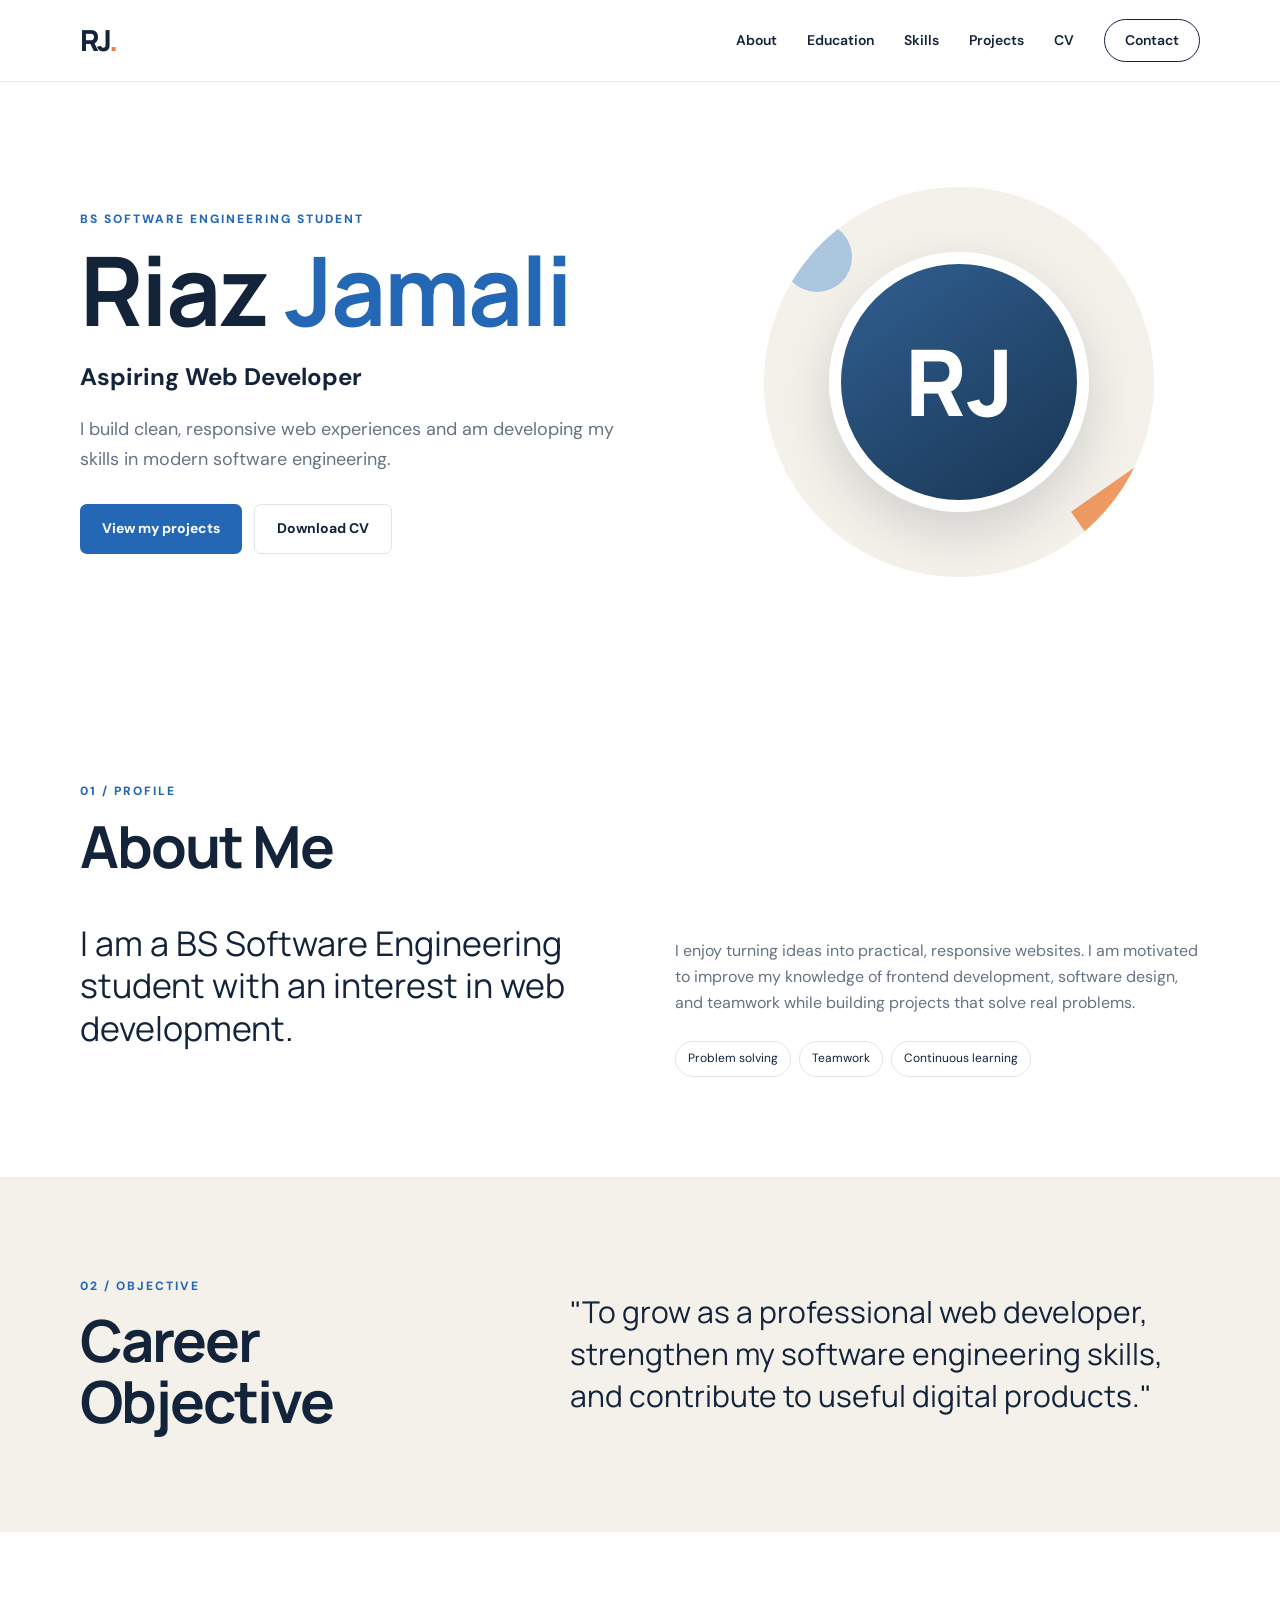
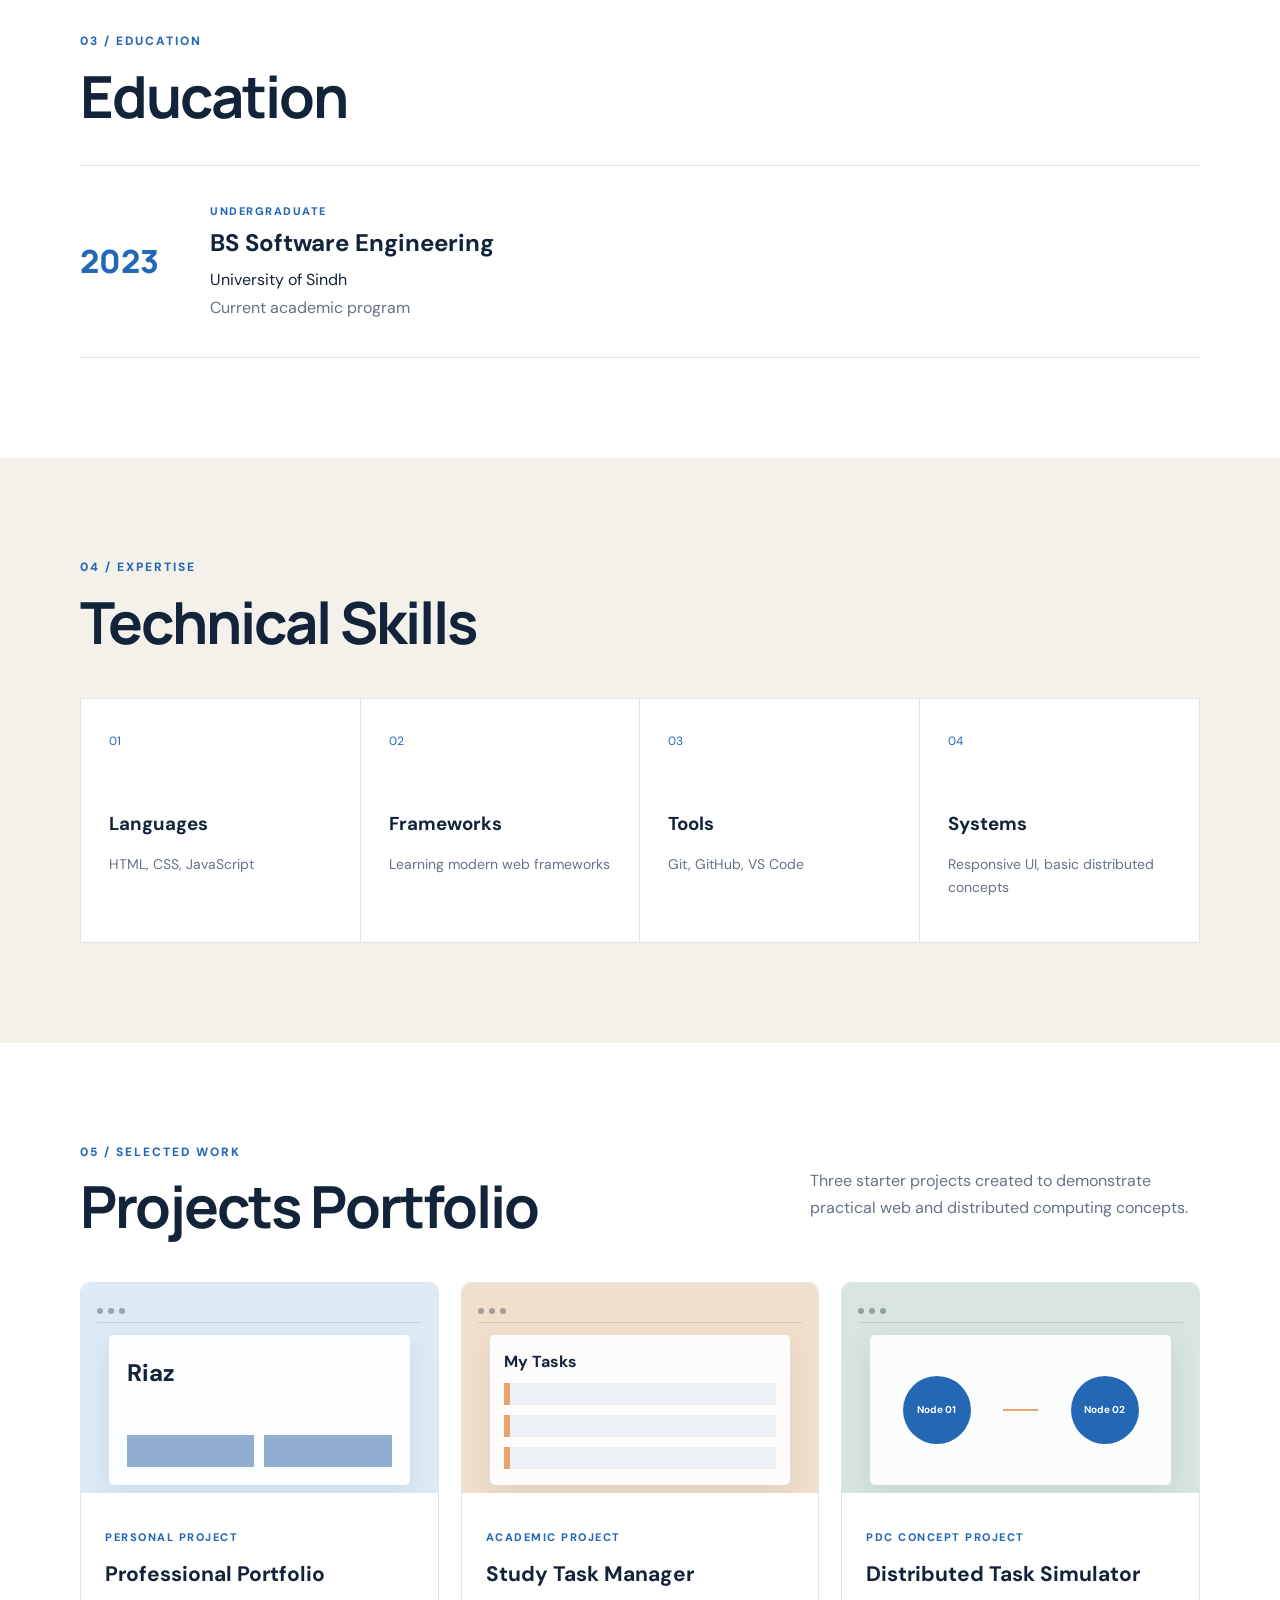
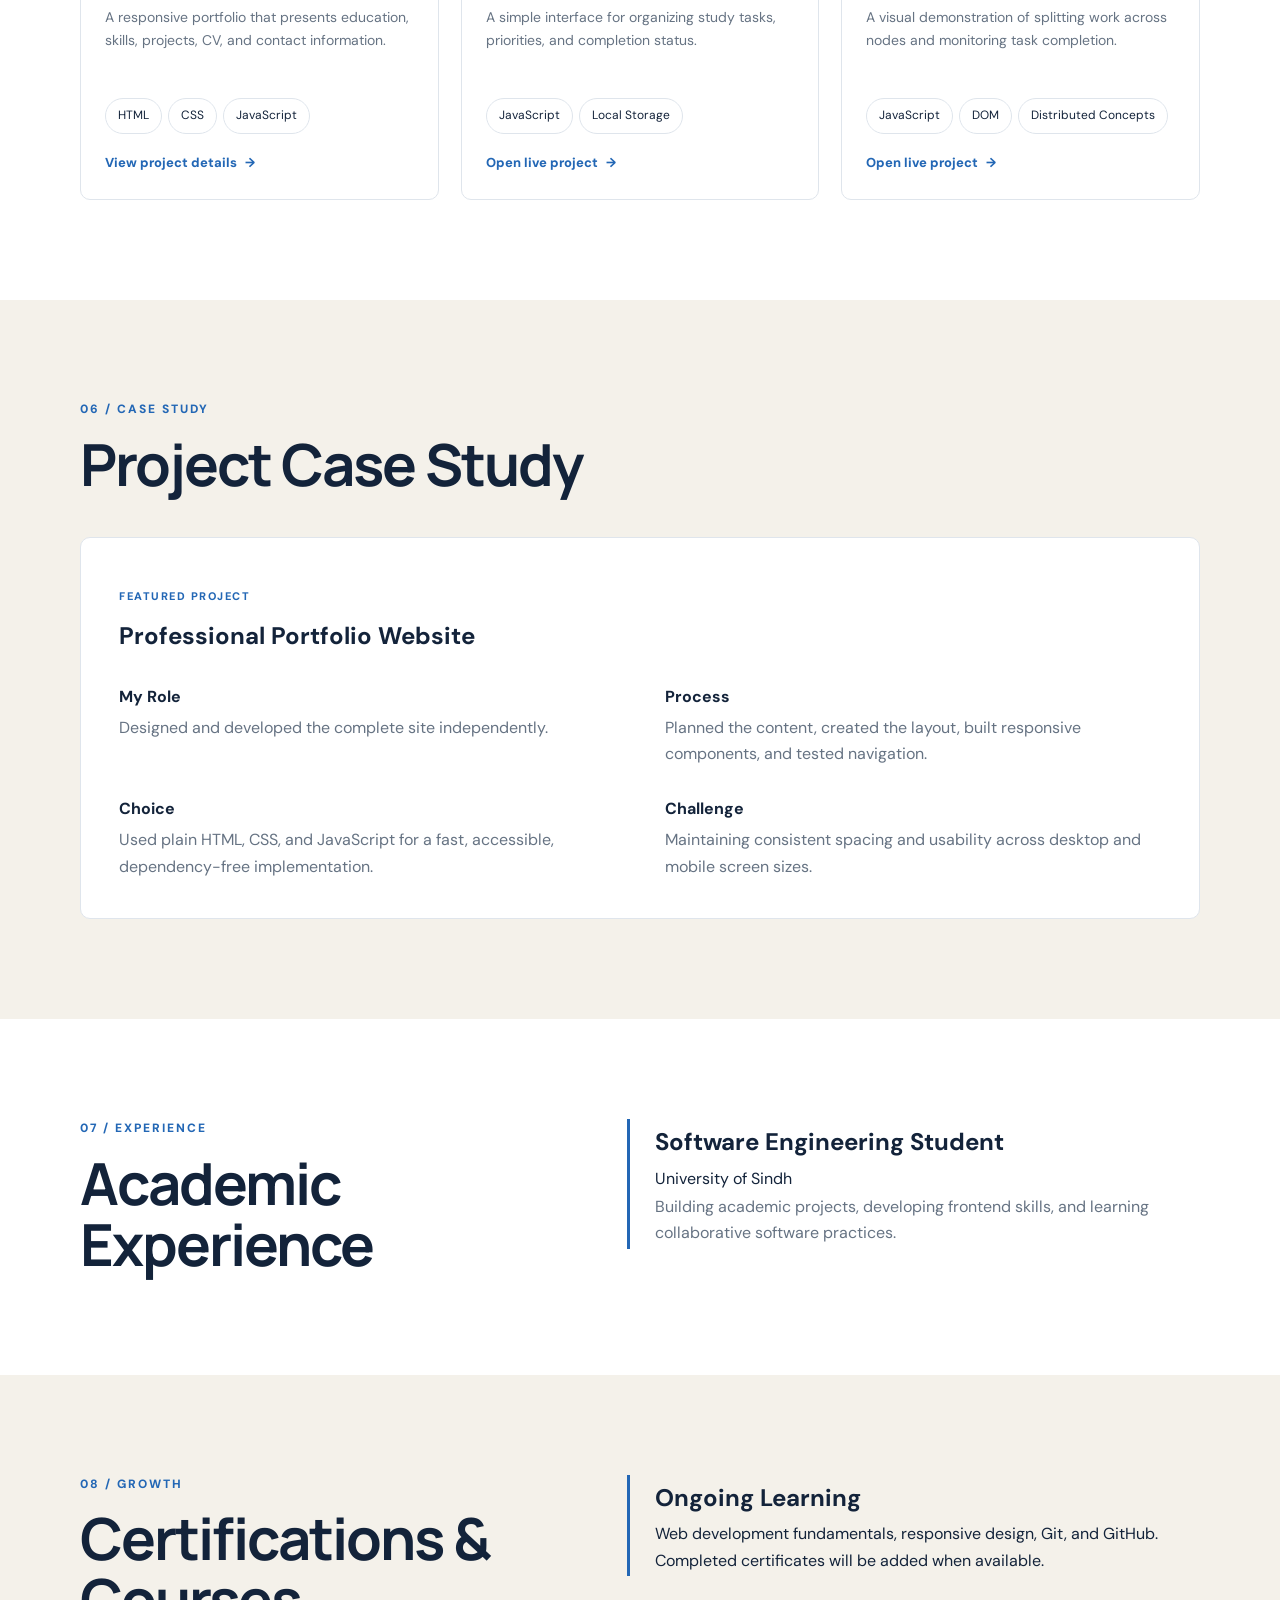
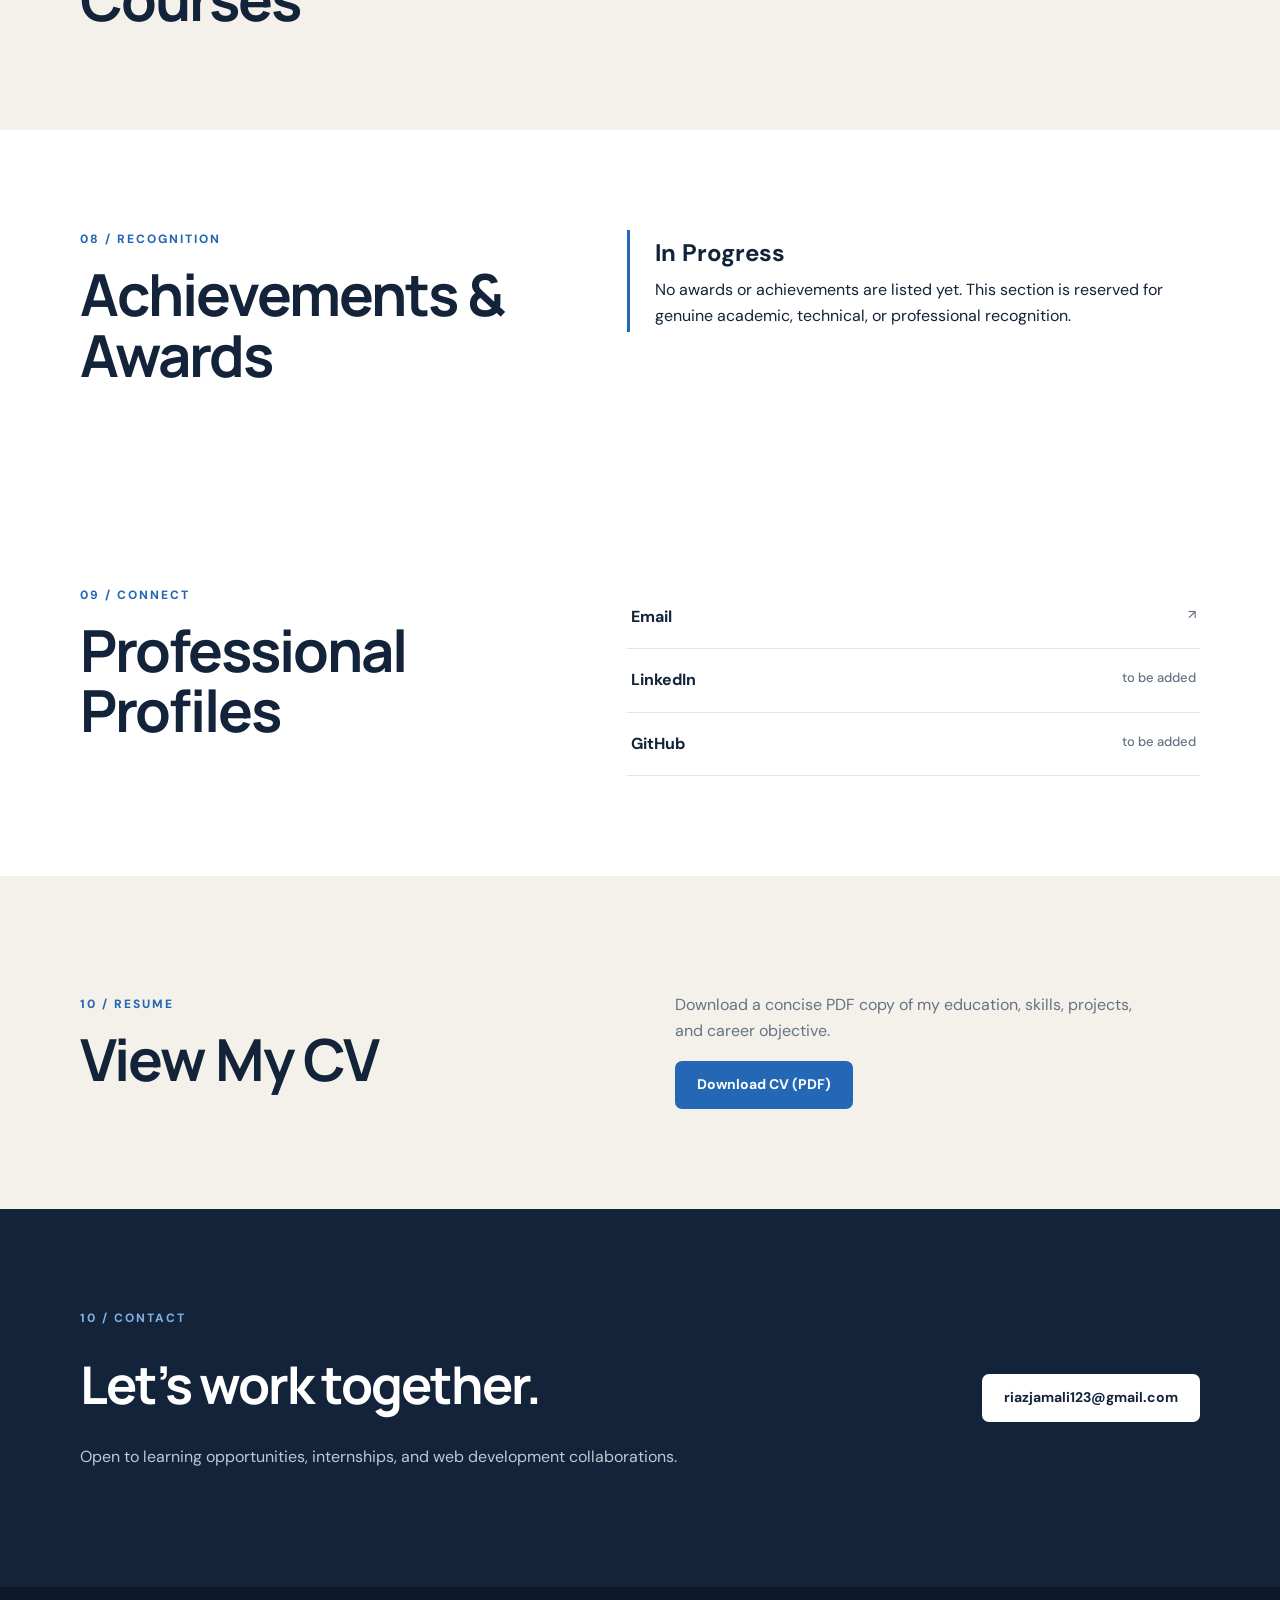
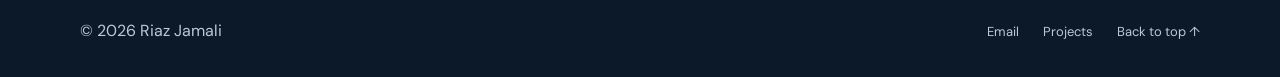
==== index.html @ c41c91f4 "Add files via upload" ====
<!doctype html>
<html lang="en">
<head>
  <meta charset="UTF-8">
  <meta name="viewport" content="width=device-width, initial-scale=1">
  <meta name="description" content="Riaz Jamali - Software Engineering student portfolio">
  <title>Riaz Jamali | Software Engineering Student</title>
  <link rel="preconnect" href="https://fonts.googleapis.com">
  <link rel="preconnect" href="https://fonts.gstatic.com" crossorigin>
  <link href="https://fonts.googleapis.com/css2?family=DM+Sans:wght@400;500;600;700&family=Manrope:wght@700;800&display=swap" rel="stylesheet">
  <link rel="stylesheet" href="styles.css">
</head>
<body>
  <header class="site-header">
    <nav class="nav container" aria-label="Main navigation">
      <a class="brand" href="#home" aria-label="Go to home">RJ<span>.</span></a>
      <button class="menu-toggle" type="button" aria-expanded="false" aria-controls="nav-links" aria-label="Open navigation">
        <span></span><span></span><span></span>
      </button>
      <div class="nav-links" id="nav-links">
        <a href="#about">About</a>
        <a href="#education">Education</a>
        <a href="#skills">Skills</a>
        <a href="#projects">Projects</a>
        <a href="#resume">CV</a>
        <a href="#contact" class="nav-cta">Contact</a>
      </div>
    </nav>
  </header>

  <main>
    <section class="hero container" id="home">
      <div class="hero-copy">
        <p class="eyebrow">BS SOFTWARE ENGINEERING STUDENT</p>
        <h1>Riaz <span>Jamali</span></h1>
        <p class="hero-role">Aspiring Web Developer</p>
        <p class="hero-intro">I build clean, responsive web experiences and am developing my skills in modern software engineering.</p>
        <div class="hero-actions">
          <a class="button primary" href="#projects">View my projects</a>
          <a class="button secondary" href="Riaz-CV.pdf" download>Download CV</a>
        </div>
      </div>
      <div class="hero-visual" aria-label="Riaz Jamali profile avatar">
        <div class="portrait">
          <div class="avatar" role="img" aria-label="Stylized initial avatar for Riaz Jamali">RJ</div>
          <span class="shape shape-one"></span>
          <span class="shape shape-two"></span>
        </div>
      </div>
    </section>

    <section class="section container" id="about">
      <div class="section-heading">
        <p class="eyebrow">01 / PROFILE</p>
        <h2>About Me</h2>
      </div>
      <div class="about-grid">
        <p class="lead">I am a BS Software Engineering student with an interest in web development.</p>
        <div class="about-copy">
          <p>I enjoy turning ideas into practical, responsive websites. I am motivated to improve my knowledge of frontend development, software design, and teamwork while building projects that solve real problems.</p>
          <div class="info-pills">
            <span>Problem solving</span>
            <span>Teamwork</span>
            <span>Continuous learning</span>
          </div>
        </div>
      </div>
    </section>

    <section class="section tinted" id="objective">
      <div class="container objective-grid">
        <div class="section-heading">
          <p class="eyebrow">02 / OBJECTIVE</p>
          <h2>Career Objective</h2>
        </div>
        <blockquote>"To grow as a professional web developer, strengthen my software engineering skills, and contribute to useful digital products."</blockquote>
      </div>
    </section>

    <section class="section container" id="education">
      <div class="section-heading">
        <p class="eyebrow">03 / EDUCATION</p>
        <h2>Education</h2>
      </div>
      <article class="timeline-card">
        <div class="timeline-mark">2023</div>
        <div>
          <p class="card-kicker">UNDERGRADUATE</p>
          <h3>BS Software Engineering</h3>
          <p>University of Sindh</p>
          <p class="muted">Current academic program</p>
        </div>
      </article>
    </section>

    <section class="section tinted" id="skills">
      <div class="container">
        <div class="section-heading">
          <p class="eyebrow">04 / EXPERTISE</p>
          <h2>Technical Skills</h2>
        </div>
        <div class="skills-grid">
          <article class="skill-card"><span>01</span><h3>Languages</h3><p>HTML, CSS, JavaScript</p></article>
          <article class="skill-card"><span>02</span><h3>Frameworks</h3><p>Learning modern web frameworks</p></article>
          <article class="skill-card"><span>03</span><h3>Tools</h3><p>Git, GitHub, VS Code</p></article>
          <article class="skill-card"><span>04</span><h3>Systems</h3><p>Responsive UI, basic distributed concepts</p></article>
        </div>
      </div>
    </section>

    <section class="section container" id="projects">
      <div class="section-heading split-heading">
        <div><p class="eyebrow">05 / SELECTED WORK</p><h2>Projects Portfolio</h2></div>
        <p>Three starter projects created to demonstrate practical web and distributed computing concepts.</p>
      </div>
      <div class="projects-grid">
        <article class="project-card">
          <div class="project-preview preview-one" role="img" aria-label="Portfolio website interface preview">
            <div class="browser-bar"><i></i><i></i><i></i></div>
            <div class="preview-layout"><b>Riaz</b><span></span><span></span></div>
          </div>
          <div class="project-content">
            <p class="card-kicker">PERSONAL PROJECT</p>
            <h3>Professional Portfolio</h3>
            <p>A responsive portfolio that presents education, skills, projects, CV, and contact information.</p>
            <div class="tags"><span>HTML</span><span>CSS</span><span>JavaScript</span></div>
            <a class="project-link" href="#case-study">View project details <span aria-hidden="true">&rarr;</span></a>
          </div>
        </article>

        <article class="project-card">
          <div class="project-preview preview-two" role="img" aria-label="Task management dashboard preview">
            <div class="browser-bar"><i></i><i></i><i></i></div>
            <div class="task-ui"><b>My Tasks</b><span></span><span></span><span></span></div>
          </div>
          <div class="project-content">
            <p class="card-kicker">ACADEMIC PROJECT</p>
            <h3>Study Task Manager</h3>
            <p>A simple interface for organizing study tasks, priorities, and completion status.</p>
            <div class="tags"><span>JavaScript</span><span>Local Storage</span></div>
            <a class="project-link" href="projects/task-manager/index.html">Open live project <span aria-hidden="true">&rarr;</span></a>
          </div>
        </article>

        <article class="project-card">
          <div class="project-preview preview-three" role="img" aria-label="Distributed task simulator preview">
            <div class="browser-bar"><i></i><i></i><i></i></div>
            <div class="network-ui"><b>Node 01</b><i></i><b>Node 02</b></div>
          </div>
          <div class="project-content">
            <p class="card-kicker">PDC CONCEPT PROJECT</p>
            <h3>Distributed Task Simulator</h3>
            <p>A visual demonstration of splitting work across nodes and monitoring task completion.</p>
            <div class="tags"><span>JavaScript</span><span>DOM</span><span>Distributed Concepts</span></div>
            <a class="project-link" href="projects/task-distributor/index.html">Open live project <span aria-hidden="true">&rarr;</span></a>
          </div>
        </article>
      </div>
    </section>

    <section class="section tinted" id="case-study">
      <div class="container case-study">
        <div class="section-heading">
          <p class="eyebrow">06 / CASE STUDY</p>
          <h2>Project Case Study</h2>
        </div>
        <article class="case-card">
          <p class="card-kicker">FEATURED PROJECT</p>
          <h3>Professional Portfolio Website</h3>
          <div class="case-grid">
            <div><h4>My Role</h4><p>Designed and developed the complete site independently.</p></div>
            <div><h4>Process</h4><p>Planned the content, created the layout, built responsive components, and tested navigation.</p></div>
            <div><h4>Choice</h4><p>Used plain HTML, CSS, and JavaScript for a fast, accessible, dependency-free implementation.</p></div>
            <div><h4>Challenge</h4><p>Maintaining consistent spacing and usability across desktop and mobile screen sizes.</p></div>
          </div>
        </article>
      </div>
    </section>

    <section class="section container" id="experience">
      <div class="experience-grid">
        <div class="section-heading"><p class="eyebrow">07 / EXPERIENCE</p><h2>Academic Experience</h2></div>
        <article class="text-card"><h3>Software Engineering Student</h3><p>University of Sindh</p><p class="muted">Building academic projects, developing frontend skills, and learning collaborative software practices.</p></article>
      </div>
    </section>

    <section class="section tinted" id="learning">
      <div class="container learning-grid">
        <div class="section-heading"><p class="eyebrow">08 / GROWTH</p><h2>Certifications & Courses</h2></div>
        <div class="text-card"><h3>Ongoing Learning</h3><p>Web development fundamentals, responsive design, Git, and GitHub. Completed certificates will be added when available.</p></div>
      </div>
    </section>

    <section class="section container" id="achievements">
      <div class="experience-grid">
        <div class="section-heading"><p class="eyebrow">08 / RECOGNITION</p><h2>Achievements & Awards</h2></div>
        <article class="text-card"><h3>In Progress</h3><p>No awards or achievements are listed yet. This section is reserved for genuine academic, technical, or professional recognition.</p></article>
      </div>
    </section>

    <section class="section container" id="profiles">
      <div class="profiles-grid">
        <div class="section-heading"><p class="eyebrow">09 / CONNECT</p><h2>Professional Profiles</h2></div>
        <div class="profile-links">
          <a href="mailto:riazjamali123@gmail.com">Email <span>&nearr;</span></a>
          <a href="#contact">LinkedIn <span>to be added</span></a>
          <a href="#contact">GitHub <span>to be added</span></a>
        </div>
      </div>
    </section>

    <section class="section tinted" id="resume">
      <div class="container resume-grid">
        <div class="section-heading">
          <p class="eyebrow">10 / RESUME</p>
          <h2>View My CV</h2>
        </div>
        <div class="resume-copy">
          <p>Download a concise PDF copy of my education, skills, projects, and career objective.</p>
          <a class="button primary" href="Riaz-CV.pdf" download>Download CV (PDF)</a>
        </div>
      </div>
    </section>

    <section class="section contact-section" id="contact">
      <div class="container contact-grid">
        <div>
          <p class="eyebrow">10 / CONTACT</p>
          <h2>Let’s work together.</h2>
          <p>Open to learning opportunities, internships, and web development collaborations.</p>
        </div>
        <a class="button light" href="mailto:riazjamali123@gmail.com">riazjamali123@gmail.com</a>
      </div>
    </section>
  </main>

  <footer>
    <div class="container footer-inner">
      <p>&copy; <span id="year"></span> Riaz Jamali</p>
      <nav aria-label="Social links">
        <a href="mailto:riazjamali123@gmail.com">Email</a>
        <a href="#projects">Projects</a>
        <a href="#home">Back to top &uarr;</a>
      </nav>
    </div>
  </footer>

  <script src="script.js"></script>
</body>
</html>
---- styles.css ----
:root {
  --ink: #13233a;
  --blue: #2367b5;
  --blue-dark: #174b86;
  --cream: #f4f1ea;
  --paper: #fff;
  --line: #dfe5ec;
  --muted: #667383;
}

* { box-sizing: border-box; }
html { scroll-behavior: smooth; }
body { margin: 0; color: var(--ink); background: var(--paper); font-family: "DM Sans", sans-serif; line-height: 1.65; }
img, svg { max-width: 100%; }
a { color: inherit; }
.container { width: min(1120px, calc(100% - 48px)); margin-inline: auto; }
.site-header { height: 82px; display: flex; align-items: center; background: rgba(255,255,255,.94); position: sticky; top: 0; z-index: 20; border-bottom: 1px solid rgba(223,229,236,.8); backdrop-filter: blur(12px); }
.nav { display: flex; align-items: center; justify-content: space-between; }
.brand { font-family: "Manrope", sans-serif; font-size: 29px; font-weight: 800; text-decoration: none; letter-spacing: -2px; }
.brand span { color: #ef7d42; }
.nav-links { display: flex; align-items: center; gap: 30px; }
.nav-links a { text-decoration: none; font-size: 14px; font-weight: 600; }
.nav-links a:hover { color: var(--blue); }
.nav-cta { border: 1px solid var(--ink); border-radius: 999px; padding: 9px 20px; }
.menu-toggle { display: none; border: 0; background: none; padding: 8px; }
.menu-toggle span { display: block; width: 24px; height: 2px; margin: 5px; background: var(--ink); }

.hero { min-height: 600px; display: grid; grid-template-columns: 1.1fr .9fr; align-items: center; gap: 50px; }
.eyebrow { margin: 0 0 14px; color: var(--blue); font-size: 12px; font-weight: 800; letter-spacing: 2px; }
.hero h1, h2 { font-family: "Manrope", sans-serif; letter-spacing: -2px; }
.hero h1 { margin: 0; font-size: clamp(58px, 8vw, 96px); line-height: .95; }
.hero h1 span { color: var(--blue); }
.hero-role { margin: 22px 0 8px; font-size: 24px; font-weight: 700; }
.hero-intro { max-width: 540px; color: var(--muted); font-size: 18px; }
.hero-actions { display: flex; gap: 12px; margin-top: 30px; }
.button { display: inline-flex; align-items: center; justify-content: center; min-height: 48px; border-radius: 7px; padding: 12px 22px; text-decoration: none; font-size: 14px; font-weight: 700; }
.primary { color: white; background: var(--blue); }
.primary:hover { background: var(--blue-dark); }
.secondary { border: 1px solid var(--line); }
.hero-visual { display: grid; place-items: center; }
.portrait { width: 390px; aspect-ratio: 1; position: relative; display: grid; place-items: center; background: var(--cream); border-radius: 50%; overflow: hidden; }
.avatar { position: relative; z-index: 2; width: 260px; height: 260px; display: grid; place-items: center; border-radius: 50%; color: white; background: linear-gradient(145deg, #315f91, #183653); border: 12px solid white; font-family: "Manrope", sans-serif; font-size: 92px; font-weight: 800; box-shadow: 0 20px 50px rgba(19,35,58,.16); }
.shape { position: absolute; display: block; background: #ef9a63; }
.shape-one { width: 100px; height: 35px; right: -18px; bottom: 62px; transform: rotate(-35deg); }
.shape-two { width: 70px; height: 70px; border-radius: 50%; left: 18px; top: 35px; background: #aac7df; }

.section { padding: 100px 0; scroll-margin-top: 82px; }
.tinted { background: var(--cream); }
.section-heading h2 { margin: 0; font-size: clamp(38px, 5vw, 58px); line-height: 1.05; }
.about-grid { display: grid; grid-template-columns: 1fr 1fr; gap: 70px; margin-top: 45px; }
.lead { margin: 0; font-family: "Manrope", sans-serif; font-size: 34px; line-height: 1.25; }
.about-copy { color: var(--muted); }
.info-pills { display: flex; flex-wrap: wrap; gap: 8px; margin-top: 24px; }
.info-pills span, .tags span { border: 1px solid var(--line); border-radius: 999px; padding: 7px 12px; color: var(--ink); font-size: 12px; }
.objective-grid { display: grid; grid-template-columns: .8fr 1.2fr; align-items: center; gap: 70px; }
blockquote { margin: 0; font-family: "Manrope", sans-serif; font-size: 30px; line-height: 1.4; }
.timeline-card { margin-top: 38px; display: grid; grid-template-columns: 130px 1fr; align-items: center; border-top: 1px solid var(--line); border-bottom: 1px solid var(--line); padding: 34px 0; }
.timeline-mark { font-family: "Manrope", sans-serif; color: var(--blue); font-size: 32px; font-weight: 800; }
.timeline-card h3, .text-card h3, .case-card h3 { margin: 3px 0 4px; font-size: 24px; }
.timeline-card p, .text-card p { margin: 2px 0; }
.card-kicker { color: var(--blue) !important; font-size: 11px; font-weight: 800; letter-spacing: 1.5px; }
.muted { color: var(--muted); }
.skills-grid { display: grid; grid-template-columns: repeat(4, 1fr); margin-top: 45px; border: 1px solid var(--line); background: white; }
.skill-card { min-height: 220px; padding: 28px; border-right: 1px solid var(--line); }
.skill-card:last-child { border-right: 0; }
.skill-card span { color: var(--blue); font-size: 12px; }
.skill-card h3 { margin: 55px 0 6px; }
.skill-card p { color: var(--muted); font-size: 14px; }
.split-heading { display: flex; justify-content: space-between; align-items: end; }
.split-heading > p { max-width: 390px; color: var(--muted); }
.projects-grid { display: grid; grid-template-columns: repeat(3, 1fr); gap: 22px; margin-top: 45px; }
.project-card { border: 1px solid var(--line); border-radius: 10px; overflow: hidden; background: white; }
.project-preview { height: 210px; padding: 16px; overflow: hidden; }
.preview-one { background: #dceaf6; }
.preview-two { background: #f1dfcb; }
.preview-three { background: #d8e4df; }
.browser-bar { height: 24px; display: flex; gap: 5px; align-items: center; border-bottom: 1px solid rgba(19,35,58,.12); }
.browser-bar i { width: 6px; height: 6px; border-radius: 50%; background: rgba(19,35,58,.35); }
.preview-layout, .task-ui, .network-ui { height: 150px; margin: 12px; border-radius: 5px; background: rgba(255,255,255,.9); box-shadow: 0 10px 30px rgba(19,35,58,.08); }
.preview-layout { display: grid; grid-template-columns: 1fr 1fr; gap: 10px; padding: 18px; }
.preview-layout b { grid-column: 1 / -1; font-size: 24px; }
.preview-layout span { background: #91add0; }
.task-ui { display: grid; gap: 8px; padding: 14px; }
.task-ui b { height: 24px; }
.task-ui span { height: 22px; border-left: 6px solid #e9a36f; background: #edf1f5; }
.network-ui { display: flex; align-items: center; justify-content: space-evenly; position: relative; }
.network-ui b { width: 68px; height: 68px; display: grid; place-items: center; border-radius: 50%; background: #2367b5; color: white; font-size: 10px; }
.network-ui i { width: 35px; height: 2px; background: #e9a36f; }
.project-content { padding: 24px; }
.project-content h3 { margin: 4px 0 8px; font-size: 21px; }
.project-content > p:not(.card-kicker) { min-height: 78px; color: var(--muted); font-size: 14px; }
.tags { display: flex; flex-wrap: wrap; gap: 6px; }
.project-link { display: inline-flex; gap: 8px; margin-top: 18px; color: var(--blue); font-size: 13px; font-weight: 800; text-decoration: none; }
.project-link:hover { text-decoration: underline; }
.case-card { margin-top: 42px; background: white; border: 1px solid var(--line); border-radius: 10px; padding: 38px; }
.case-grid { display: grid; grid-template-columns: 1fr 1fr; gap: 28px 50px; margin-top: 28px; }
.case-grid h4 { margin: 0 0 5px; }
.case-grid p { margin: 0; color: var(--muted); }
.experience-grid, .learning-grid, .profiles-grid { display: grid; grid-template-columns: 1fr 1.2fr; align-items: start; gap: 70px; }
.text-card { border-left: 3px solid var(--blue); padding-left: 25px; }
.profile-links { display: grid; }
.profile-links a { display: flex; justify-content: space-between; border-bottom: 1px solid var(--line); padding: 18px 4px; text-decoration: none; font-weight: 700; }
.profile-links a span { color: var(--muted); font-size: 13px; font-weight: 500; }
.resume-grid { display: grid; grid-template-columns: 1fr 1fr; align-items: center; gap: 70px; }
.resume-copy p { max-width: 470px; color: var(--muted); }
.contact-section { background: var(--ink); color: white; }
.contact-grid { display: flex; align-items: center; justify-content: space-between; gap: 40px; }
.contact-grid h2 { margin: 0 0 10px; font-size: 52px; }
.contact-grid p { color: #bdc8d5; }
.contact-grid .eyebrow { color: #81aee0; }
.button.light { background: white; color: var(--ink); }
footer { background: #0c1929; color: #bdc8d5; }
.footer-inner { min-height: 90px; display: flex; align-items: center; justify-content: space-between; }
.footer-inner nav { display: flex; gap: 24px; }
.footer-inner a { text-decoration: none; font-size: 13px; }

@media (max-width: 900px) {
  .hero { grid-template-columns: 1fr; padding: 70px 0; }
  .hero-visual { grid-row: 1; }
  .portrait { width: min(340px, 80vw); }
  .avatar { width: 220px; height: 220px; }
  .about-grid, .objective-grid, .experience-grid, .learning-grid, .profiles-grid, .resume-grid { grid-template-columns: 1fr; gap: 30px; }
  .skills-grid { grid-template-columns: 1fr 1fr; }
  .skill-card:nth-child(2) { border-right: 0; }
  .skill-card:nth-child(-n+2) { border-bottom: 1px solid var(--line); }
  .projects-grid { grid-template-columns: 1fr 1fr; }
  .split-heading { align-items: start; }
}

@media (max-width: 680px) {
  .container { width: min(100% - 32px, 1120px); }
  .site-header { height: 68px; }
  .menu-toggle { display: block; }
  .nav-links { display: none; position: absolute; top: 68px; left: 0; right: 0; padding: 20px 16px 28px; background: white; border-bottom: 1px solid var(--line); flex-direction: column; gap: 16px; }
  .nav-links.open { display: flex; }
  .nav-cta { width: 100%; text-align: center; }
  .hero { min-height: auto; gap: 25px; padding: 55px 0 75px; }
  .hero h1 { font-size: 54px; }
  .hero-role { font-size: 20px; }
  .hero-intro { font-size: 16px; }
  .hero-actions { flex-direction: column; }
  .button { width: 100%; }
  .portrait { width: 280px; }
  .avatar { width: 190px; height: 190px; font-size: 70px; }
  .section { padding: 72px 0; scroll-margin-top: 68px; }
  .section-heading h2 { font-size: 40px; }
  .lead { font-size: 27px; }
  blockquote { font-size: 24px; }
  .timeline-card { grid-template-columns: 90px 1fr; }
  .skills-grid, .projects-grid, .case-grid { grid-template-columns: 1fr; }
  .skill-card { border-right: 0; border-bottom: 1px solid var(--line); min-height: 180px; }
  .skill-card:last-child { border-bottom: 0; }
  .skill-card h3 { margin-top: 35px; }
  .split-heading { display: block; }
  .split-heading > p { margin-top: 20px; }
  .project-content > p:not(.card-kicker) { min-height: auto; }
  .case-card { padding: 25px; }
  .contact-grid { align-items: flex-start; flex-direction: column; }
  .contact-grid h2 { font-size: 40px; }
  .footer-inner { padding: 24px 0; align-items: flex-start; flex-direction: column; gap: 12px; }
  .footer-inner nav { flex-wrap: wrap; }
}

@media (prefers-reduced-motion: reduce) {
  html { scroll-behavior: auto; }
}
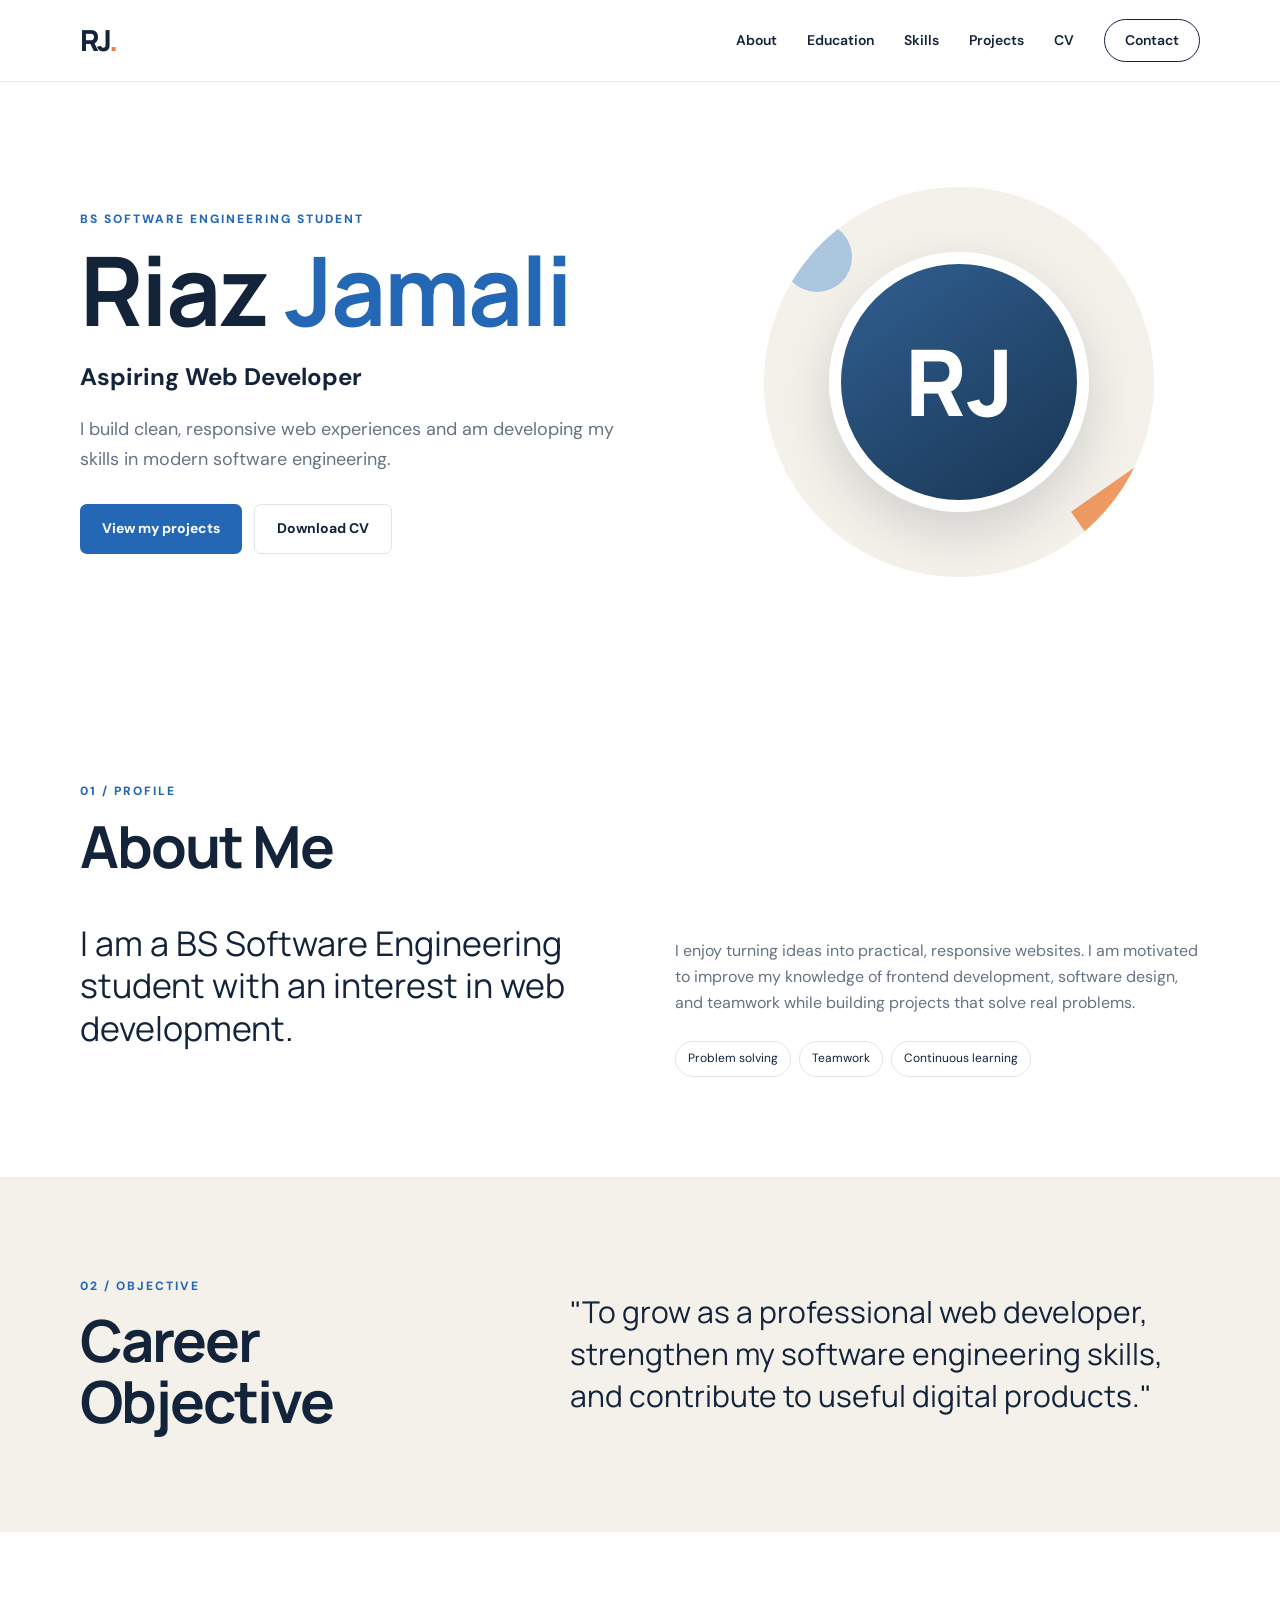
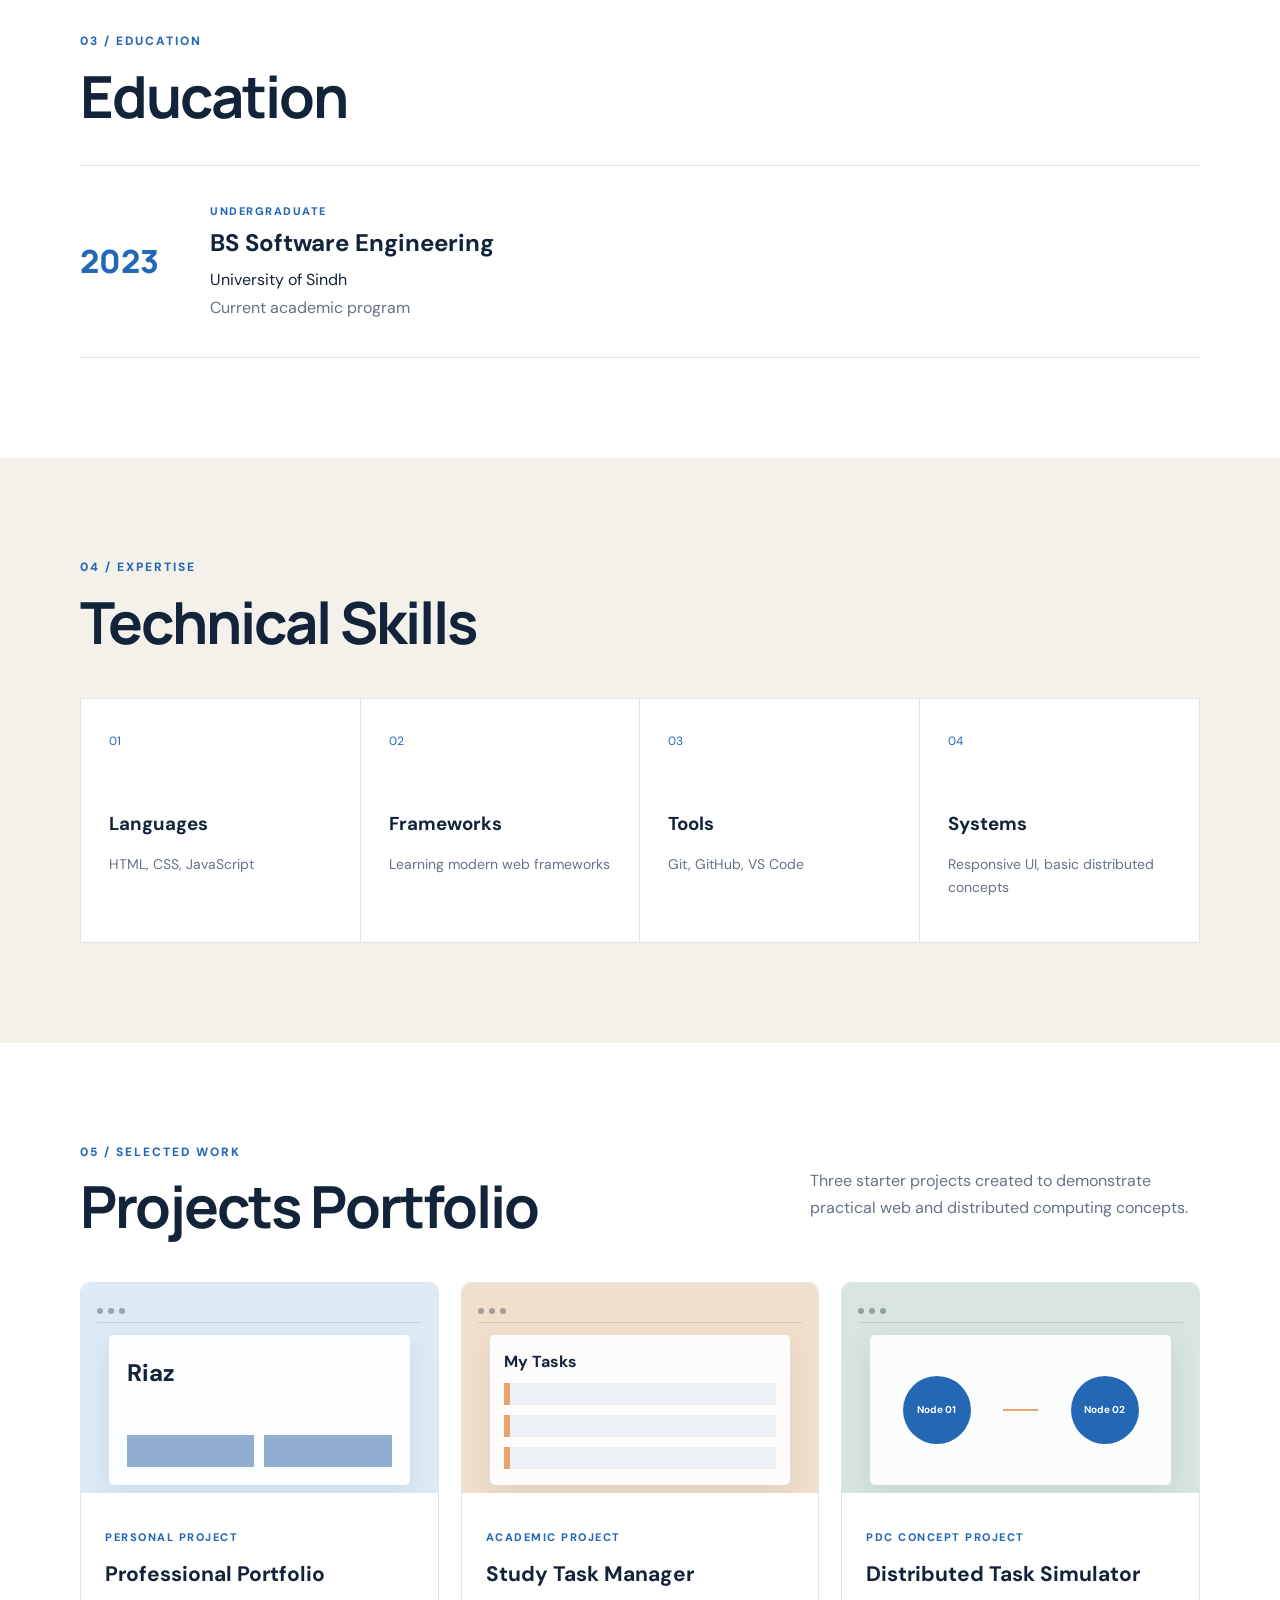
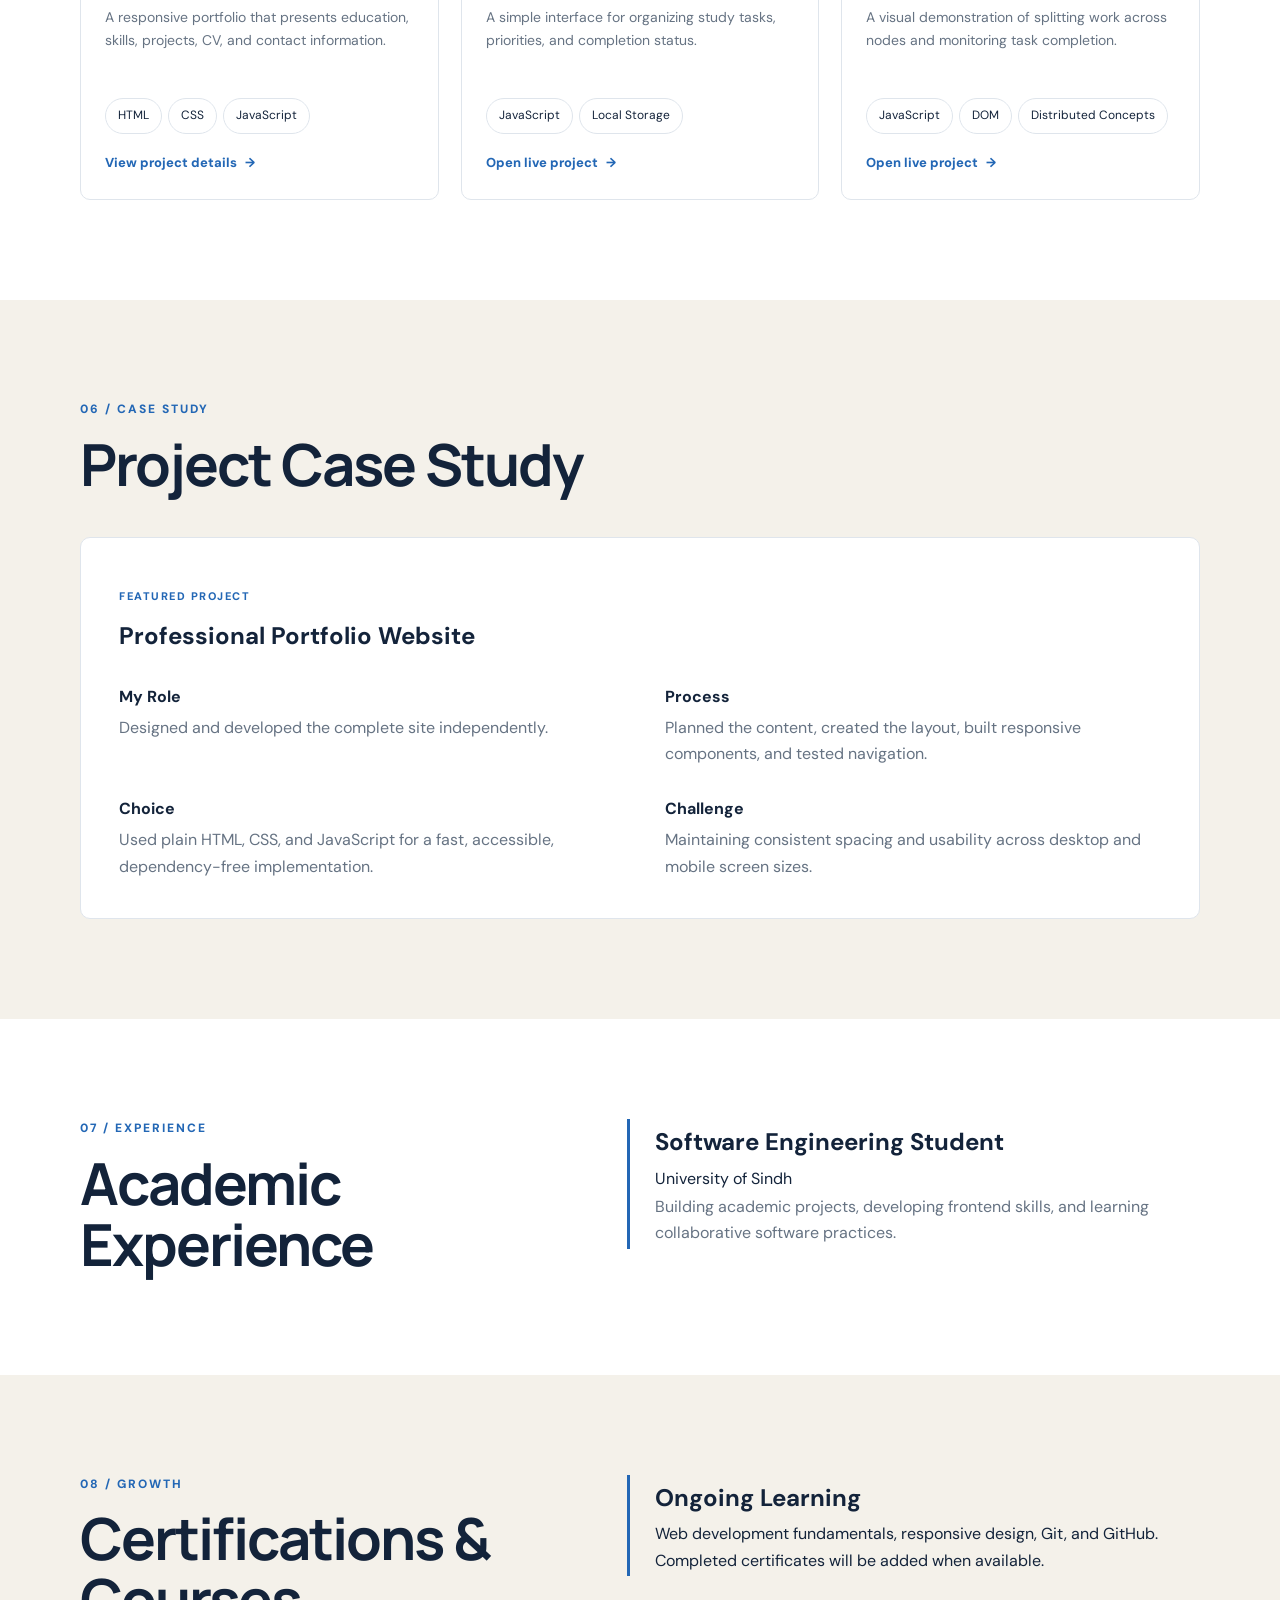
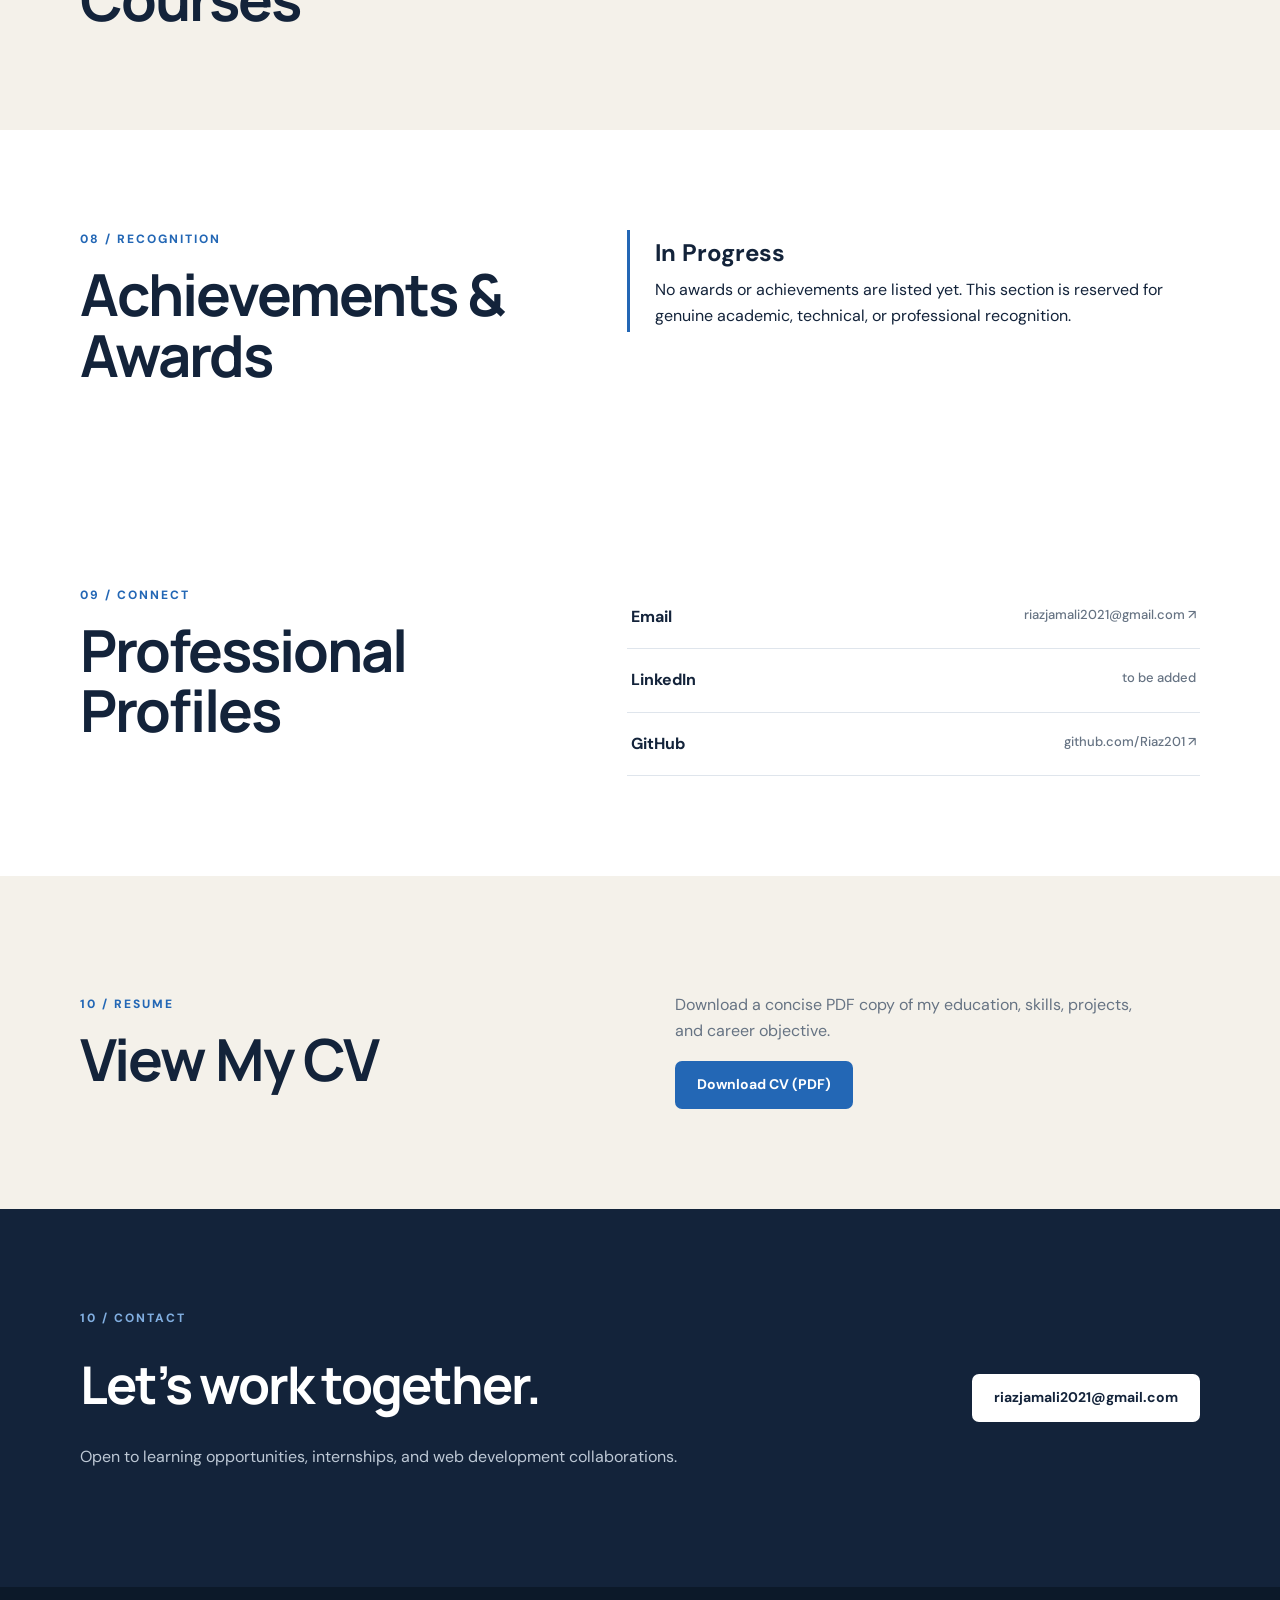
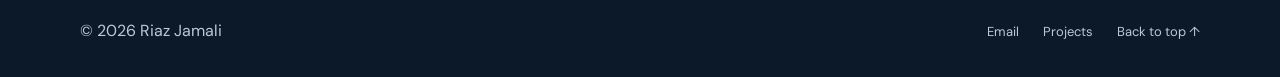
==== commit 752fcdf1: "Add files via upload" ====
--- a/index.html
+++ b/index.html
@@ -202,9 +202,9 @@
       <div class="profiles-grid">
         <div class="section-heading"><p class="eyebrow">09 / CONNECT</p><h2>Professional Profiles</h2></div>
         <div class="profile-links">
-          <a href="mailto:riazjamali123@gmail.com">Email <span>&nearr;</span></a>
+          <a href="mailto:riazjamali2021@gmail.com">Email <span>riazjamali2021@gmail.com &nearr;</span></a>
           <a href="#contact">LinkedIn <span>to be added</span></a>
-          <a href="#contact">GitHub <span>to be added</span></a>
+          <a href="https://github.com/Riaz201" target="_blank" rel="noopener noreferrer">GitHub <span>github.com/Riaz201 &nearr;</span></a>
         </div>
       </div>
     </section>
@@ -229,7 +229,7 @@
           <h2>Let’s work together.</h2>
           <p>Open to learning opportunities, internships, and web development collaborations.</p>
         </div>
-        <a class="button light" href="mailto:riazjamali123@gmail.com">riazjamali123@gmail.com</a>
+        <a class="button light" href="mailto:riazjamali2021@gmail.com">riazjamali2021@gmail.com</a>
       </div>
     </section>
   </main>
@@ -238,7 +238,7 @@
     <div class="container footer-inner">
       <p>&copy; <span id="year"></span> Riaz Jamali</p>
       <nav aria-label="Social links">
-        <a href="mailto:riazjamali123@gmail.com">Email</a>
+        <a href="mailto:riazjamali2021@gmail.com">Email</a>
         <a href="#projects">Projects</a>
         <a href="#home">Back to top &uarr;</a>
       </nav>
